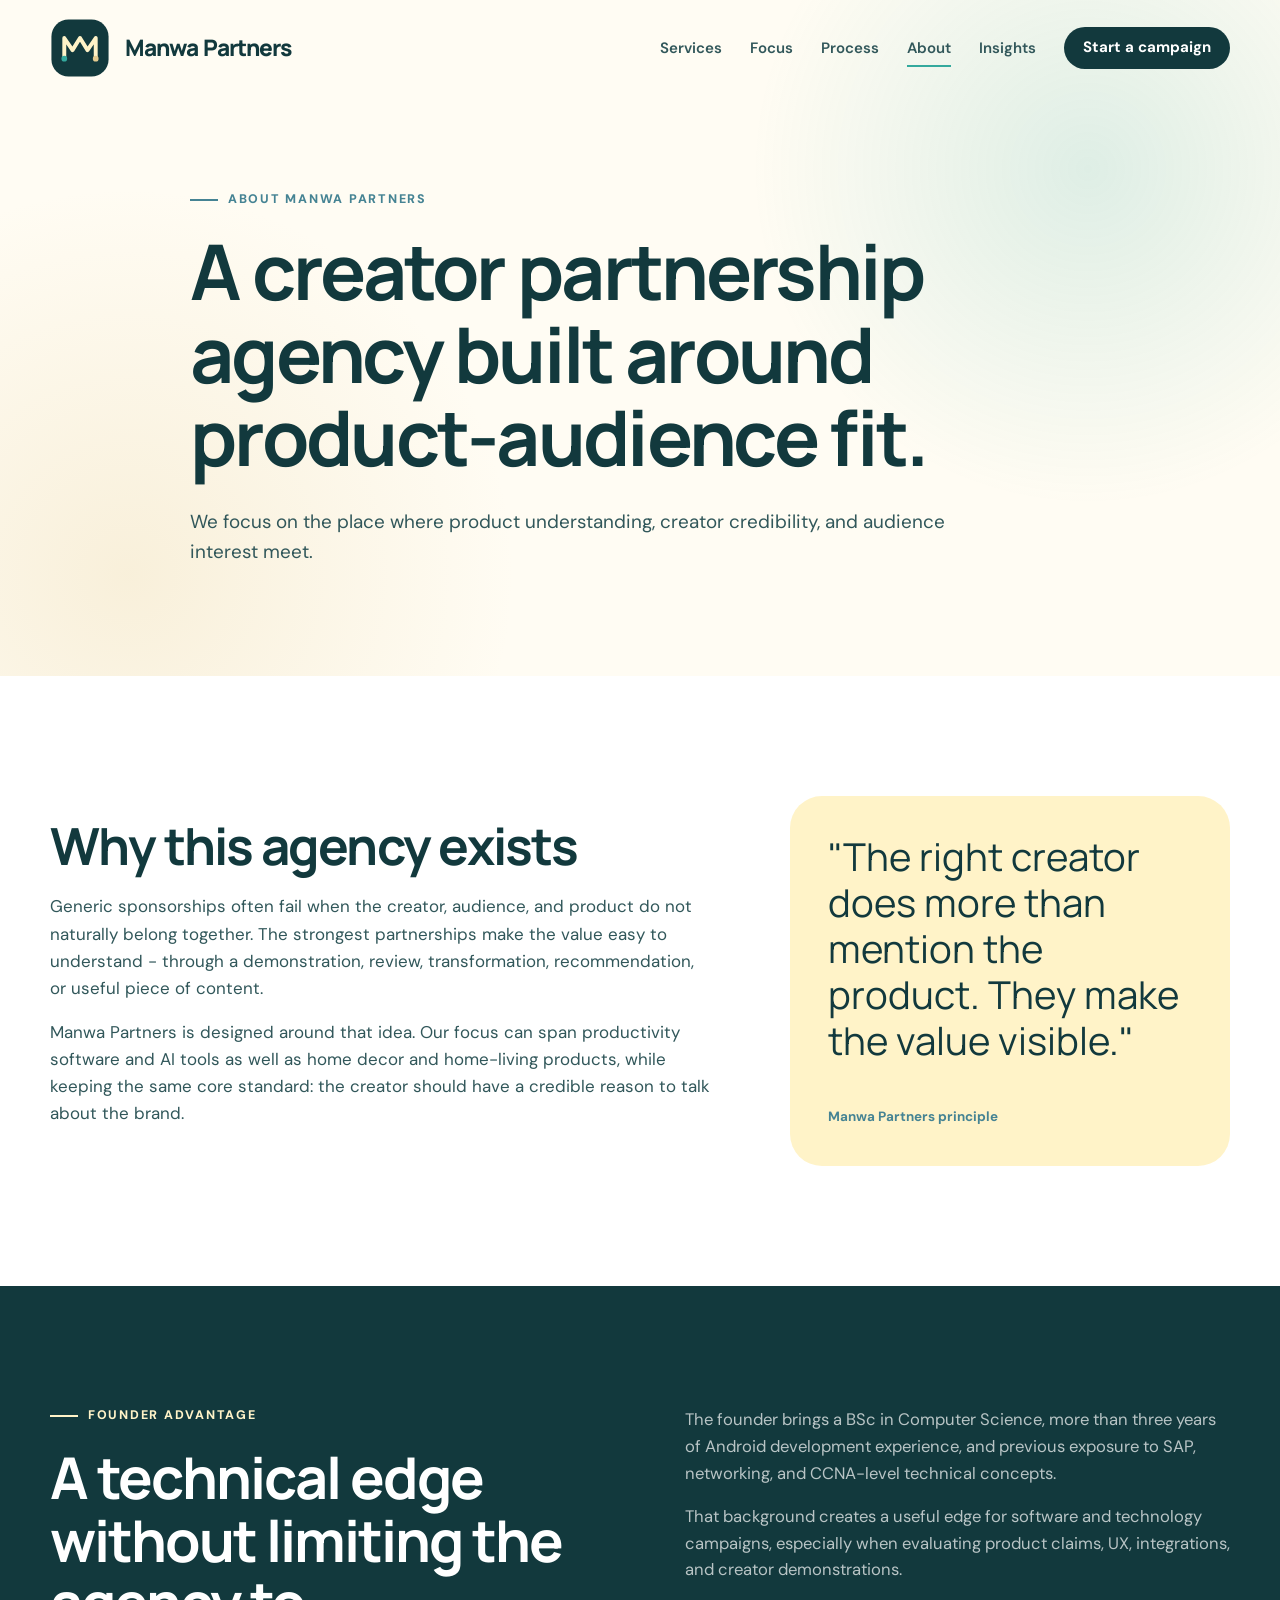
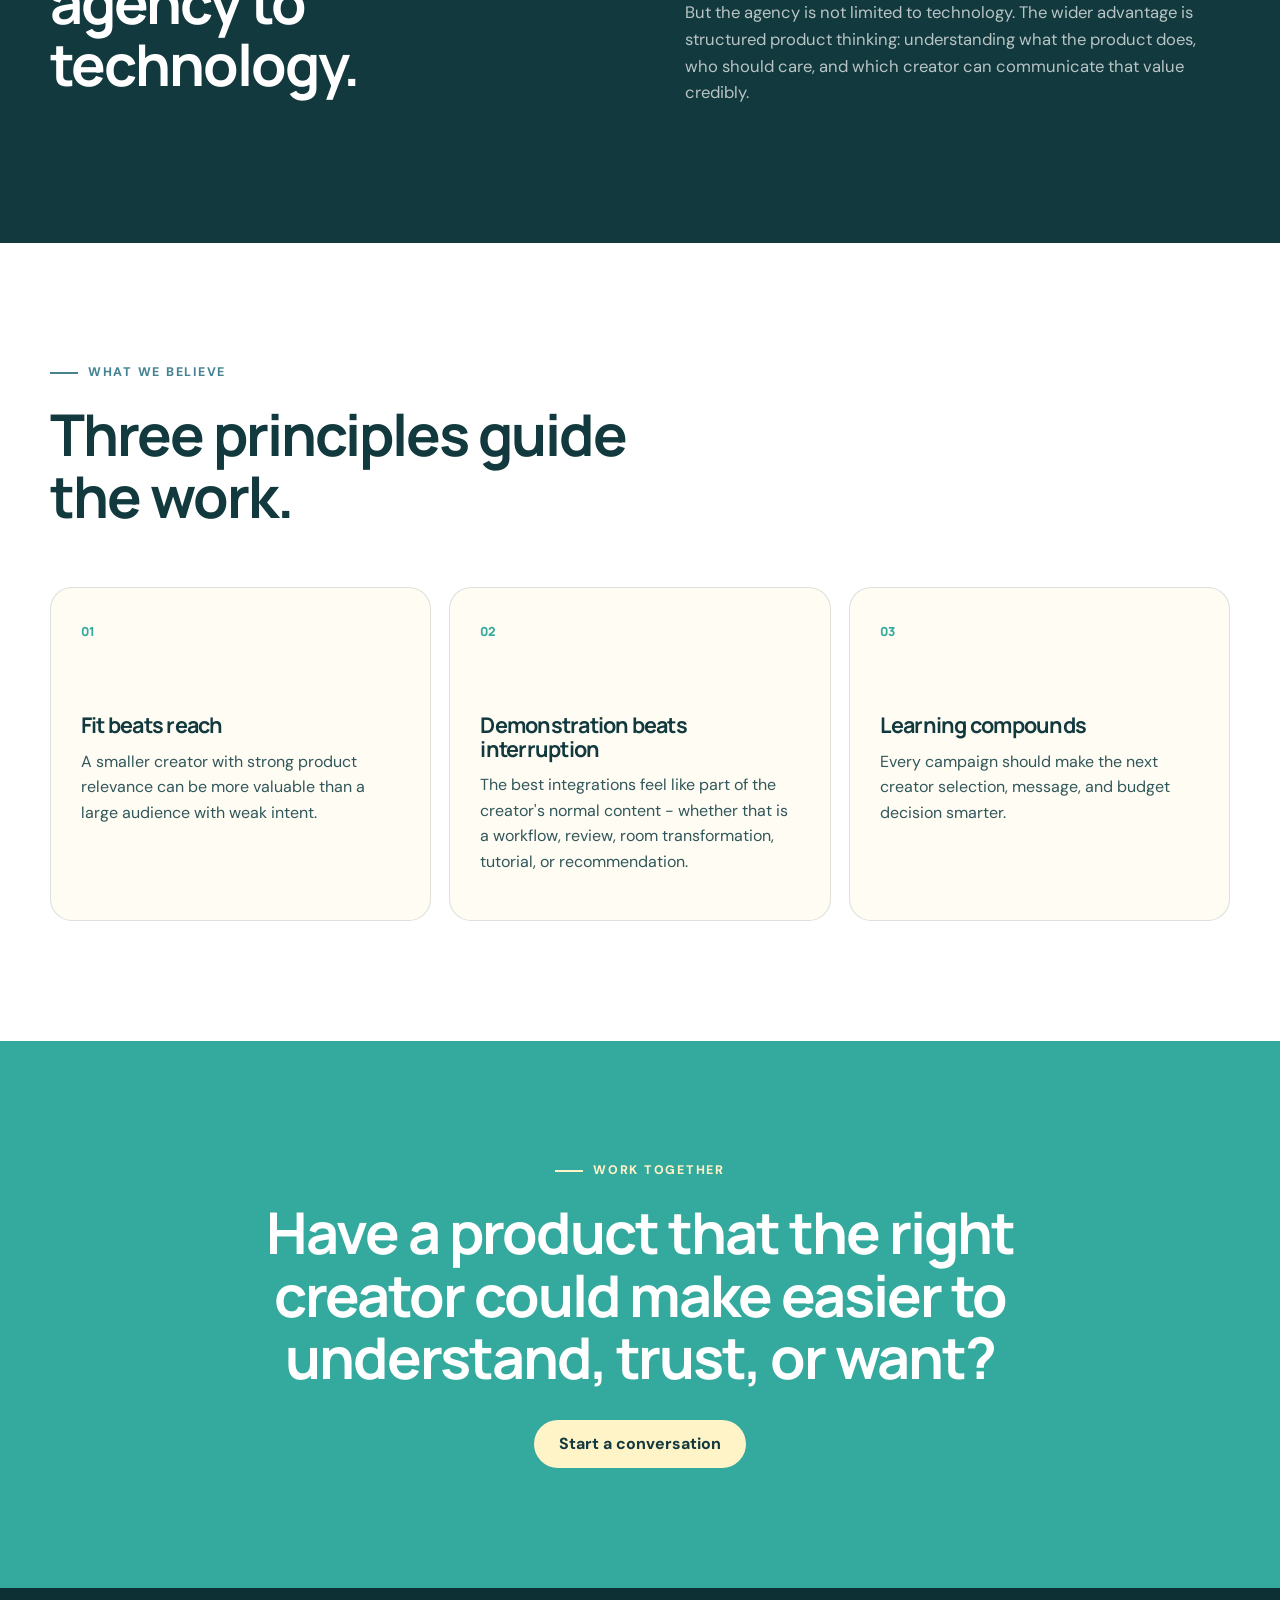
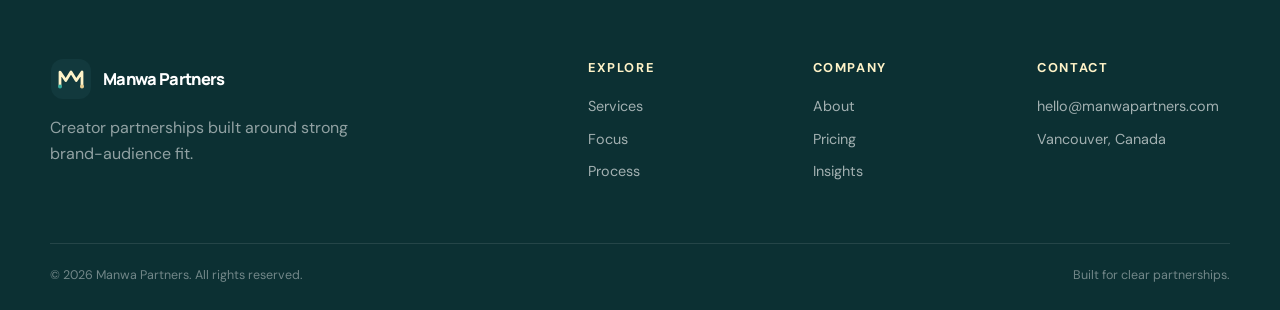
==== about.html @ 05e08f64 "MANWA-1: Add Manwa Partners website" ====
<!doctype html><html lang="en"><head><meta charset="utf-8"><meta name="viewport" content="width=device-width, initial-scale=1"><title>About | Manwa Partners</title><meta name="description" content="Learn how Manwa Partners combines product understanding with thoughtful creator partnership strategy."><meta name="theme-color" content="#34A99D"><link rel="canonical" href="https://manwapartners.com/about.html"><link rel="icon" href="assets/favicon.svg" type="image/svg+xml"><link rel="preconnect" href="https://fonts.googleapis.com"><link rel="preconnect" href="https://fonts.gstatic.com" crossorigin><link href="https://fonts.googleapis.com/css2?family=DM+Sans:wght@400;500;600;700&family=Manrope:wght@500;600;700;800&display=swap" rel="stylesheet"><link rel="stylesheet" href="styles.css"><script src="script.js" defer></script></head><body>
<a class="skip-link" href="#main">Skip to content</a><header class="site-header" data-header><div class="container header-inner"><a class="brand" href="index.html"><img src="assets/logo-mark.svg" alt="" width="42" height="42"><span>Manwa Partners</span></a><button class="menu-button" type="button" aria-expanded="false" aria-controls="site-navigation" data-menu-button><span class="menu-line"></span><span class="menu-line"></span><span class="sr-only">Toggle navigation</span></button><nav class="site-nav" id="site-navigation" data-navigation><a href="index.html#services">Services</a><a href="index.html#focus">Focus</a><a href="index.html#process">Process</a><a class="active" href="about.html">About</a><a href="blog.html">Insights</a><a class="button button-small button-dark" href="index.html#contact">Start a campaign</a></nav></div></header>
<main id="main"><section class="page-hero section"><div class="container narrow reveal"><p class="eyebrow"><span></span>About Manwa Partners</p><h1>A creator partnership agency built around product-audience fit.</h1><p>We focus on the place where product understanding, creator credibility, and audience interest meet.</p></div></section>
<section class="section page-section"><div class="container story-grid"><div class="story-copy reveal"><h2>Why this agency exists</h2><p>Generic sponsorships often fail when the creator, audience, and product do not naturally belong together. The strongest partnerships make the value easy to understand - through a demonstration, review, transformation, recommendation, or useful piece of content.</p><p>Manwa Partners is designed around that idea. Our focus can span productivity software and AI tools as well as home decor and home-living products, while keeping the same core standard: the creator should have a credible reason to talk about the brand.</p></div><aside class="story-quote reveal"><p>"The right creator does more than mention the product. They make the value visible."</p><span>Manwa Partners principle</span></aside></div></section>
<section class="section section-focus"><div class="container about-grid"><div class="reveal"><p class="eyebrow eyebrow-light"><span></span>Founder advantage</p><h2>A technical edge without limiting the agency to technology.</h2></div><div class="about-details reveal"><p>The founder brings a BSc in Computer Science, more than three years of Android development experience, and previous exposure to SAP, networking, and CCNA-level technical concepts.</p><p>That background creates a useful edge for software and technology campaigns, especially when evaluating product claims, UX, integrations, and creator demonstrations.</p><p>But the agency is not limited to technology. The wider advantage is structured product thinking: understanding what the product does, who should care, and which creator can communicate that value credibly.</p></div></div></section>
<section class="section page-section"><div class="container"><div class="section-heading reveal"><div><p class="eyebrow"><span></span>What we believe</p><h2>Three principles guide the work.</h2></div></div><div class="belief-grid"><article class="belief-card reveal"><span>01</span><h3>Fit beats reach</h3><p>A smaller creator with strong product relevance can be more valuable than a large audience with weak intent.</p></article><article class="belief-card reveal"><span>02</span><h3>Demonstration beats interruption</h3><p>The best integrations feel like part of the creator's normal content - whether that is a workflow, review, room transformation, tutorial, or recommendation.</p></article><article class="belief-card reveal"><span>03</span><h3>Learning compounds</h3><p>Every campaign should make the next creator selection, message, and budget decision smarter.</p></article></div></div></section>
<section class="section page-cta"><div class="container page-cta-inner reveal"><p class="eyebrow eyebrow-light"><span></span>Work together</p><h2>Have a product that the right creator could make easier to understand, trust, or want?</h2><a class="button button-cream" href="index.html#contact">Start a conversation</a></div></section></main>
<footer class="site-footer"><div class="container footer-main"><div><a class="brand brand-footer" href="index.html"><img src="assets/logo-mark.svg" alt="" width="42" height="42"><span>Manwa Partners</span></a><p>Creator partnerships built around strong brand-audience fit.</p></div><div class="footer-links"><div><strong>Explore</strong><a href="index.html#services">Services</a><a href="index.html#focus">Focus</a><a href="index.html#process">Process</a></div><div><strong>Company</strong><a href="about.html">About</a><a href="pricing.html">Pricing</a><a href="blog.html">Insights</a></div><div><strong>Contact</strong><a href="mailto:hello@manwapartners.com">hello@manwapartners.com</a><span>Vancouver, Canada</span></div></div></div><div class="container footer-bottom"><span>© <span data-year></span> Manwa Partners. All rights reserved.</span><span>Built for clear partnerships.</span></div></footer></body></html>
---- styles.css ----
:root{--sand:#E5CB90;--cream:#FFF3C8;--teal:#34A99D;--blue:#458393;--ink:#12393D;--ink-soft:#31575A;--paper:#FFFCF3;--white:#FFFFFF;--line:rgba(18,57,61,.14);--shadow:0 24px 80px rgba(22,75,77,.14);--shadow-soft:0 14px 40px rgba(22,75,77,.10);--radius-large:32px;--radius-medium:22px;--container:1180px}
*{box-sizing:border-box}html{scroll-behavior:smooth}body{margin:0;min-width:320px;background:var(--paper);color:var(--ink);font-family:"DM Sans",sans-serif;font-size:16px;line-height:1.6;-webkit-font-smoothing:antialiased}body.menu-open{overflow:hidden}::selection{background:var(--sand);color:var(--ink)}img{max-width:100%;display:block}a{color:inherit;text-decoration:none}button,input,select,textarea{font:inherit}button{cursor:pointer}h1,h2,h3,p{margin-top:0}h1,h2,h3{font-family:"Manrope",sans-serif;letter-spacing:-.035em;line-height:1.08}h1{font-size:clamp(3rem,7vw,6.8rem);margin-bottom:28px}h2{font-size:clamp(2.2rem,4.5vw,4.5rem);margin-bottom:20px}h3{font-size:1.35rem;margin-bottom:12px}p{color:var(--ink-soft)}.container{width:min(calc(100% - 40px),var(--container));margin-inline:auto}.narrow{max-width:900px}.section{position:relative;padding:120px 0}.sr-only{position:absolute;width:1px;height:1px;padding:0;margin:-1px;overflow:hidden;clip:rect(0,0,0,0);white-space:nowrap;border:0}.skip-link{position:fixed;left:20px;top:18px;z-index:999;transform:translateY(-150%);background:var(--ink);color:var(--white);padding:10px 16px;border-radius:10px}.skip-link:focus{transform:translateY(0)}
.site-header{position:fixed;inset:0 0 auto;z-index:100;padding:18px 0;transition:background .25s ease,box-shadow .25s ease,padding .25s ease}.site-header.scrolled{padding:10px 0;background:rgba(255,252,243,.9);backdrop-filter:blur(18px);box-shadow:0 8px 30px rgba(18,57,61,.08)}.header-inner{display:flex;align-items:center;justify-content:space-between;gap:24px}.brand{display:inline-flex;align-items:center;gap:11px;font-family:"Manrope",sans-serif;font-weight:800;letter-spacing:-.04em;font-size:1.03rem}.brand img{flex:0 0 auto}.site-nav{display:flex;align-items:center;gap:28px;font-size:.94rem;font-weight:600}.site-nav>a:not(.button){position:relative;color:var(--ink-soft)}.site-nav>a:not(.button)::after{content:"";position:absolute;height:2px;left:0;right:100%;bottom:-7px;background:var(--teal);transition:right .2s ease}.site-nav>a:not(.button):hover::after,.site-nav>a.active::after{right:0}.menu-button{display:none;border:0;background:transparent;width:44px;height:44px;padding:10px}.menu-line{display:block;width:100%;height:2px;background:var(--ink);margin:6px 0;transition:transform .2s ease}.button{display:inline-flex;align-items:center;justify-content:center;border:1px solid transparent;border-radius:999px;padding:15px 24px;font-weight:700;line-height:1;transition:transform .2s ease,box-shadow .2s ease,background .2s ease,color .2s ease}.button:hover{transform:translateY(-2px)}.button-small{padding:12px 18px}.button-primary{background:var(--teal);color:var(--white);box-shadow:0 12px 28px rgba(52,169,157,.28)}.button-primary:hover{background:#2B978C}.button-dark{background:var(--ink);color:var(--white)}.button-cream{background:var(--cream);color:var(--ink)}.button-outline-dark{border-color:var(--ink);color:var(--ink);background:transparent}.button-outline-dark:hover{background:var(--ink);color:var(--white)}.button-full{width:100%}.text-link{display:inline-flex;align-items:center;gap:8px;font-weight:700}.text-link span{transition:transform .2s ease}.text-link:hover span{transform:translateX(4px)}.eyebrow{display:flex;align-items:center;gap:10px;margin-bottom:20px;color:var(--blue);font-size:.78rem;font-weight:800;text-transform:uppercase;letter-spacing:.14em}.eyebrow span{width:28px;height:2px;background:currentColor}.eyebrow-light{color:var(--cream)}
.hero{min-height:100vh;padding-top:180px;padding-bottom:70px;overflow:hidden}.hero-grid{display:grid;grid-template-columns:minmax(0,1.08fr) minmax(380px,.92fr);gap:80px;align-items:center}.hero-copy{position:relative;z-index:2}.hero h1{max-width:850px}.hero h1 em{color:var(--teal);font-style:normal}.hero-description{max-width:700px;font-size:1.22rem;margin-bottom:34px}.hero-actions{display:flex;align-items:center;gap:24px;flex-wrap:wrap}.hero-proof{display:flex;gap:12px;flex-wrap:wrap;margin-top:42px}.hero-proof span{padding:8px 12px;border:1px solid var(--line);border-radius:999px;font-size:.8rem;font-weight:700;color:var(--ink-soft);background:rgba(255,255,255,.45)}.hero-orb{position:absolute;border-radius:50%;opacity:.7;pointer-events:none}.hero-orb-one{width:420px;height:420px;right:-120px;top:90px;background:radial-gradient(circle at 35% 35%,var(--cream),var(--sand))}.hero-orb-two{width:220px;height:220px;left:-70px;bottom:90px;background:rgba(52,169,157,.16)}
.signal-card{position:relative;background:var(--ink);color:var(--white);padding:28px;border-radius:var(--radius-large);box-shadow:var(--shadow);transform:rotate(1.5deg)}.signal-card::before{content:"";position:absolute;inset:-16px 22px 16px -18px;z-index:-1;border-radius:var(--radius-large);background:var(--sand);transform:rotate(-4deg)}.signal-header{display:flex;align-items:flex-start;justify-content:space-between;gap:20px;margin-bottom:30px}.signal-header strong{display:block;font-family:"Manrope",sans-serif;font-size:1.2rem;margin-top:3px}.signal-label{color:rgba(255,255,255,.58);font-size:.72rem;text-transform:uppercase;letter-spacing:.12em}.status-pill{display:inline-flex;align-items:center;gap:7px;padding:7px 10px;border-radius:999px;background:rgba(52,169,157,.14);color:#8DE4D9;font-size:.72rem;font-weight:700;white-space:nowrap}.status-pill i{width:7px;height:7px;border-radius:50%;background:#8DE4D9;box-shadow:0 0 0 5px rgba(141,228,217,.12)}.match-stack{display:grid;gap:12px}.match-card{display:flex;gap:15px;align-items:flex-start;padding:18px;border-radius:18px;background:rgba(255,255,255,.075);border:1px solid rgba(255,255,255,.08)}.match-card.shift{transform:translateX(18px)}.match-number{display:grid;place-items:center;width:34px;height:34px;flex:0 0 auto;border-radius:10px;background:var(--cream);color:var(--ink);font-size:.75rem;font-weight:800}.match-card small{display:block;margin-bottom:3px;color:rgba(255,255,255,.5)}.match-card strong{font-family:"Manrope",sans-serif;font-size:.95rem;line-height:1.35}.signal-footer{display:flex;align-items:center;justify-content:center;gap:10px;margin-top:28px;font-size:.72rem;color:rgba(255,255,255,.65);text-transform:uppercase;letter-spacing:.1em}.signal-footer b{width:48px;height:1px;background:linear-gradient(90deg,var(--teal),rgba(255,255,255,.12))}.focus-strip{margin-top:100px;display:grid;grid-template-columns:repeat(5,1fr);border:1px solid var(--line);border-radius:18px;overflow:hidden;background:rgba(255,255,255,.54);backdrop-filter:blur(10px)}.focus-strip span{padding:17px 14px;text-align:center;font-size:.82rem;font-weight:700;color:var(--ink-soft);border-right:1px solid var(--line)}.focus-strip span:last-child{border-right:0}
.section-services{background:var(--white)}.section-heading{display:grid;grid-template-columns:1.1fr .7fr;gap:80px;align-items:end;margin-bottom:60px}.section-heading h2{margin-bottom:0;max-width:760px}.section-heading>p{margin:0;font-size:1.05rem}.services-grid{display:grid;grid-template-columns:repeat(2,1fr);gap:18px}.service-card{position:relative;min-height:260px;padding:32px;border:1px solid var(--line);border-radius:var(--radius-medium);background:var(--paper);overflow:hidden;transition:transform .25s ease,box-shadow .25s ease,border-color .25s ease}.service-card:hover{transform:translateY(-5px);box-shadow:var(--shadow-soft);border-color:rgba(52,169,157,.4)}.service-card>span{position:absolute;top:28px;right:30px;color:var(--blue);font-family:"Manrope",sans-serif;font-weight:800;font-size:.86rem}.service-card h3{max-width:340px;margin-top:64px;font-size:1.6rem}.service-card p{max-width:520px;margin-bottom:0}.service-wide{grid-column:1/-1;min-height:220px;display:grid;grid-template-columns:1fr 280px;align-items:end;gap:40px;background:var(--cream)}.service-wide h3{margin-top:38px}.mini-chart{height:120px;display:flex;align-items:flex-end;justify-content:flex-end;gap:10px;padding-right:30px}.mini-chart i{width:28px;border-radius:8px 8px 3px 3px;background:var(--teal)}.mini-chart i:nth-child(1){height:35%}.mini-chart i:nth-child(2){height:55%}.mini-chart i:nth-child(3){height:48%}.mini-chart i:nth-child(4){height:78%}.mini-chart i:nth-child(5){height:92%}
.section-focus{background:var(--ink);color:var(--white);overflow:hidden}.focus-layout{display:grid;grid-template-columns:.82fr 1.18fr;gap:100px;align-items:start}.focus-intro{position:sticky;top:140px}.focus-intro h2{color:var(--white)}.focus-intro p{color:rgba(255,255,255,.68);font-size:1.08rem;margin-bottom:30px}.focus-cards{display:grid;grid-template-columns:repeat(2,1fr);gap:16px}.focus-card{min-height:260px;padding:28px;border:1px solid rgba(255,255,255,.1);border-radius:var(--radius-medium);background:rgba(255,255,255,.055)}.focus-card h3{color:var(--white);margin-top:34px}.focus-card p{color:rgba(255,255,255,.6);margin-bottom:0}.focus-icon{display:grid;place-items:center;width:48px;height:48px;border-radius:15px;background:var(--teal);color:var(--white);font-family:"Manrope",sans-serif;font-size:.78rem;font-weight:800}.focus-card:nth-child(2) .focus-icon{background:var(--blue)}.focus-card:nth-child(3) .focus-icon{background:var(--sand);color:var(--ink)}.focus-secondary{background:var(--cream);color:var(--ink)}.focus-secondary h3{color:var(--ink);margin-top:44px}.focus-secondary p{color:var(--ink-soft)}.focus-kicker{font-size:.72rem;font-weight:800;text-transform:uppercase;letter-spacing:.12em;color:var(--blue)}
.section-advantage{background:linear-gradient(180deg,var(--paper),#F8F1DE)}.advantage-grid{display:grid;grid-template-columns:.9fr 1.1fr;gap:90px;align-items:start}.advantage-card{padding:40px;border-radius:var(--radius-large);background:var(--sand)}.advantage-card h2{font-size:clamp(2.4rem,4.2vw,4.3rem)}.advantage-card p{margin-bottom:0;font-size:1.06rem}.advantage-points{display:grid;gap:16px}.advantage-point{display:grid;grid-template-columns:70px 1fr;gap:20px;padding:24px 0;border-bottom:1px solid var(--line)}.advantage-point:first-child{padding-top:0}.advantage-point>strong{display:grid;place-items:center;width:58px;height:58px;border-radius:16px;background:var(--teal);color:var(--white);font-family:"Manrope",sans-serif;font-size:.9rem}.advantage-point:nth-child(2)>strong{background:var(--blue)}.advantage-point:nth-child(3)>strong{background:var(--ink)}.advantage-point p{margin-bottom:0}
.process-grid{list-style:none;margin:0;padding:0;display:grid;grid-template-columns:repeat(5,1fr);gap:0;border:1px solid var(--line);border-radius:var(--radius-large);overflow:hidden}.process-step{min-height:300px;padding:28px 24px;border-right:1px solid var(--line);background:var(--white);transition:background .25s ease}.process-step:last-child{border-right:0}.process-step:hover{background:var(--cream)}.process-step>span{display:block;color:var(--teal);font-family:"Manrope",sans-serif;font-size:.78rem;font-weight:800;margin-bottom:90px}.process-step h3{font-size:1.45rem}.process-step p{margin-bottom:0;font-size:.92rem}.section-pathways{padding-top:40px}.pathway-grid{display:grid;grid-template-columns:repeat(2,1fr);gap:18px}.pathway-card{min-height:430px;display:flex;flex-direction:column;align-items:flex-start;justify-content:flex-end;padding:42px;border-radius:var(--radius-large)}.pathway-card h2{font-size:clamp(2rem,3.6vw,3.6rem);max-width:600px}.pathway-card p{max-width:560px}.pathway-brand{background:var(--teal);color:var(--white)}.pathway-brand p{color:rgba(255,255,255,.76)}.pathway-creator{background:var(--sand)}.pathway-label{margin-bottom:auto;font-size:.75rem;font-weight:800;text-transform:uppercase;letter-spacing:.14em}
.section-contact{background:var(--blue);color:var(--white)}.contact-grid{display:grid;grid-template-columns:.8fr 1.2fr;gap:80px;align-items:start}.contact-copy{position:sticky;top:140px}.contact-copy h2{color:var(--white)}.contact-copy>p{color:rgba(255,255,255,.72)}.contact-note{margin-top:34px;padding-top:24px;border-top:1px solid rgba(255,255,255,.15)}.contact-note span{display:block;font-size:.78rem;color:rgba(255,255,255,.55);margin-bottom:4px}.contact-note a{font-weight:700}.contact-form{padding:34px;border-radius:var(--radius-large);background:var(--paper);color:var(--ink);box-shadow:var(--shadow)}.form-row{display:grid;grid-template-columns:repeat(2,1fr);gap:16px}.contact-form label{display:block;margin-bottom:18px;font-size:.82rem;font-weight:700;color:var(--ink)}.contact-form input,.contact-form select,.contact-form textarea{width:100%;margin-top:8px;border:1px solid var(--line);border-radius:12px;background:var(--white);color:var(--ink);padding:13px 14px;outline:none}.contact-form input:focus,.contact-form select:focus,.contact-form textarea:focus{border-color:var(--teal);box-shadow:0 0 0 4px rgba(52,169,157,.13)}.form-help{margin:12px 0 0;font-size:.78rem;text-align:center}
.site-footer{padding:70px 0 24px;background:#0C3033;color:var(--white)}.footer-main{display:grid;grid-template-columns:1fr 1.4fr;gap:80px;padding-bottom:60px}.brand-footer{color:var(--white);margin-bottom:15px}.footer-main>div:first-child p{max-width:330px;color:rgba(255,255,255,.55)}.footer-links{display:grid;grid-template-columns:repeat(3,1fr);gap:32px}.footer-links>div{display:flex;flex-direction:column;gap:9px}.footer-links strong{margin-bottom:8px;font-size:.8rem;color:var(--cream);text-transform:uppercase;letter-spacing:.12em}.footer-links a,.footer-links span{color:rgba(255,255,255,.62);font-size:.9rem}.footer-links a:hover{color:var(--white)}.footer-bottom{display:flex;justify-content:space-between;gap:20px;padding-top:22px;border-top:1px solid rgba(255,255,255,.1);color:rgba(255,255,255,.42);font-size:.78rem}
.page-hero{padding-top:190px;padding-bottom:90px;background:radial-gradient(circle at 85% 25%,rgba(52,169,157,.16),transparent 28%),radial-gradient(circle at 10% 85%,rgba(229,203,144,.25),transparent 30%)}.page-hero h1{font-size:clamp(3rem,6vw,6rem)}.page-hero p:last-child{max-width:800px;font-size:1.18rem}.page-section{background:var(--white)}.story-grid{display:grid;grid-template-columns:1.2fr .8fr;gap:80px;align-items:center}.story-copy h2{font-size:clamp(2.4rem,4vw,4rem)}.story-copy p{font-size:1.06rem}.story-quote{padding:38px;border-radius:var(--radius-large);background:var(--cream)}.story-quote p{font-family:"Manrope",sans-serif;font-size:clamp(1.7rem,3vw,2.7rem);line-height:1.2;color:var(--ink)}.story-quote span{color:var(--blue);font-weight:700;font-size:.84rem}.about-grid{display:grid;grid-template-columns:1fr 1fr;gap:90px}.about-grid h2{color:var(--white)}.about-details p{color:rgba(255,255,255,.7);font-size:1.04rem}.belief-grid{display:grid;grid-template-columns:repeat(3,1fr);gap:18px}.belief-card{min-height:260px;padding:30px;border-radius:var(--radius-medium);border:1px solid var(--line);background:var(--paper)}.belief-card>span{color:var(--teal);font-family:"Manrope",sans-serif;font-weight:800;font-size:.78rem}.belief-card h3{margin-top:70px}.page-cta{background:var(--teal);color:var(--white);text-align:center}.page-cta-inner{max-width:900px}.page-cta .eyebrow{justify-content:center}.page-cta h2{color:var(--white);margin-bottom:32px}
.pricing-section{background:var(--paper)}.pricing-grid{display:grid;grid-template-columns:repeat(3,1fr);gap:18px}.pricing-card{min-height:540px;padding:34px;border-radius:var(--radius-large);border:1px solid var(--line);background:var(--white);display:flex;flex-direction:column;align-items:flex-start}.pricing-card-featured{background:var(--cream);transform:translateY(-18px);box-shadow:var(--shadow-soft)}.pricing-kicker{font-size:.76rem;text-transform:uppercase;letter-spacing:.13em;font-weight:800;color:var(--blue)}.pricing-card h2{font-size:2rem;margin-top:48px}.pricing-card p{min-height:78px}.pricing-card ul{width:100%;list-style:none;padding:24px 0;margin:14px 0 30px;border-top:1px solid var(--line)}.pricing-card li{padding:8px 0 8px 24px;position:relative;color:var(--ink-soft)}.pricing-card li::before{content:"";position:absolute;left:0;top:17px;width:8px;height:8px;border-radius:50%;background:var(--teal)}.pricing-card>a{margin-top:auto}.pricing-note{margin-top:34px;padding:28px 32px;border-radius:var(--radius-medium);background:var(--ink);color:var(--white)}.pricing-note strong{display:block;margin-bottom:7px;font-family:"Manrope",sans-serif}.pricing-note p{color:rgba(255,255,255,.65);margin:0}
.blog-section{background:var(--paper)}.featured-post{display:grid;grid-template-columns:.9fr 1.1fr;gap:60px;align-items:center;padding:26px;border:1px solid var(--line);border-radius:var(--radius-large);background:var(--white)}.featured-post-art{min-height:380px;border-radius:24px;background:var(--teal);padding:34px;display:flex;flex-direction:column;justify-content:space-between;color:var(--white)}.featured-post-art>span{font-family:"Manrope",sans-serif;font-size:5rem;font-weight:800;opacity:.2}.featured-lines{display:grid;gap:13px}.featured-lines i{display:block;height:14px;border-radius:999px;background:var(--cream)}.featured-lines i:nth-child(2){width:72%}.featured-lines i:nth-child(3){width:48%}.post-meta,.coming-soon{display:inline-block;font-size:.73rem;font-weight:800;text-transform:uppercase;letter-spacing:.12em;color:var(--blue)}.featured-post h2{font-size:clamp(2rem,3.4vw,3.4rem);margin-top:16px}.coming-soon{margin-top:14px;padding:7px 10px;border-radius:999px;background:var(--cream);color:var(--ink)}.post-grid{display:grid;grid-template-columns:repeat(3,1fr);gap:18px;margin-top:18px}.post-card{min-height:320px;padding:30px;border-radius:var(--radius-medium);border:1px solid var(--line);background:var(--white);display:flex;flex-direction:column;align-items:flex-start}.post-card h3{font-size:1.55rem;margin-top:46px}.post-card .coming-soon,.post-card .text-link{margin-top:auto}.post-card-accent{background:var(--sand)}
.not-found{min-height:100vh;display:grid;place-items:center;padding:30px;background:radial-gradient(circle at 20% 20%,rgba(52,169,157,.18),transparent 30%),radial-gradient(circle at 80% 80%,rgba(229,203,144,.35),transparent 34%),var(--paper)}.not-found-card{max-width:680px;padding:54px;border:1px solid var(--line);border-radius:var(--radius-large);background:rgba(255,255,255,.84);box-shadow:var(--shadow);text-align:center}.not-found-card img{margin:0 auto 30px}.not-found-card .eyebrow{justify-content:center}.not-found-card h1{font-size:clamp(3rem,6vw,5.5rem)}.reveal{opacity:0;transform:translateY(22px);transition:opacity .65s ease,transform .65s ease}.reveal.in-view{opacity:1;transform:translateY(0)}.reveal-delay{transition-delay:.12s}
@media(max-width:1000px){.site-nav{position:fixed;inset:74px 20px auto;padding:24px;display:flex;flex-direction:column;align-items:stretch;gap:18px;border:1px solid var(--line);border-radius:22px;background:var(--paper);box-shadow:var(--shadow);opacity:0;visibility:hidden;transform:translateY(-10px);transition:.2s}.site-nav.open{opacity:1;visibility:visible;transform:translateY(0)}.menu-button{display:block}.menu-button[aria-expanded="true"] .menu-line:first-child{transform:translateY(4px) rotate(45deg)}.menu-button[aria-expanded="true"] .menu-line:nth-child(2){transform:translateY(-4px) rotate(-45deg)}.hero-grid,.focus-layout,.advantage-grid,.contact-grid,.story-grid,.about-grid{grid-template-columns:1fr}.hero-grid{gap:80px}.hero-visual{max-width:650px;margin-inline:auto}.focus-intro,.contact-copy{position:static}.focus-layout,.advantage-grid,.contact-grid{gap:60px}.process-grid{grid-template-columns:repeat(2,1fr)}.process-step{border-bottom:1px solid var(--line)}.process-step:nth-child(2n){border-right:0}.process-step:last-child{grid-column:1/-1}.pricing-grid{grid-template-columns:1fr}.pricing-card{min-height:auto}.pricing-card-featured{transform:none}.featured-post{grid-template-columns:1fr}.post-grid{grid-template-columns:1fr}}
@media(max-width:760px){.section{padding:82px 0}.hero{padding-top:145px;padding-bottom:50px}.container{width:min(calc(100% - 28px),var(--container))}h1{font-size:clamp(2.8rem,14vw,4.5rem)}.hero-description{font-size:1.05rem}.focus-strip{grid-template-columns:1fr 1fr;margin-top:70px}.focus-strip span{border-right:1px solid var(--line);border-bottom:1px solid var(--line)}.focus-strip span:last-child{grid-column:1/-1;border-bottom:0}.section-heading{grid-template-columns:1fr;gap:20px;margin-bottom:40px}.services-grid,.focus-cards,.pathway-grid,.belief-grid{grid-template-columns:1fr}.service-wide{grid-column:auto;grid-template-columns:1fr}.mini-chart{justify-content:flex-start;padding-right:0}.process-grid{grid-template-columns:1fr}.process-step,.process-step:nth-child(2n){border-right:0;border-bottom:1px solid var(--line)}.process-step:last-child{grid-column:auto;border-bottom:0}.process-step>span{margin-bottom:50px}.pathway-card{min-height:390px;padding:30px}.form-row{grid-template-columns:1fr;gap:0}.contact-form{padding:24px}.footer-main{grid-template-columns:1fr;gap:44px}.footer-links{grid-template-columns:1fr 1fr}.footer-links>div:last-child{grid-column:1/-1}.footer-bottom{flex-direction:column}.page-hero{padding-top:150px}.featured-post{padding:18px}.featured-post-art{min-height:280px}.signal-card{padding:22px}.signal-header{flex-direction:column}.match-card.shift{transform:none}}
@media(prefers-reduced-motion:reduce){*,*::before,*::after{scroll-behavior:auto!important;animation-duration:.01ms!important;animation-iteration-count:1!important;transition-duration:.01ms!important}.reveal{opacity:1;transform:none}}

/* V2 brand prominence */
.site-header .brand{gap:15px;font-size:1.42rem}
.site-header .brand img{width:60px;height:60px}
.site-header.scrolled .brand{font-size:1.28rem}
.site-header.scrolled .brand img{width:52px;height:52px}
@media(max-width:1000px){.site-nav{inset:92px 20px auto}.site-header .brand{font-size:1.22rem}.site-header .brand img,.site-header.scrolled .brand img{width:50px;height:50px}}
@media(max-width:520px){.site-header .brand{font-size:1.08rem;gap:10px}.site-header .brand img,.site-header.scrolled .brand img{width:46px;height:46px}}
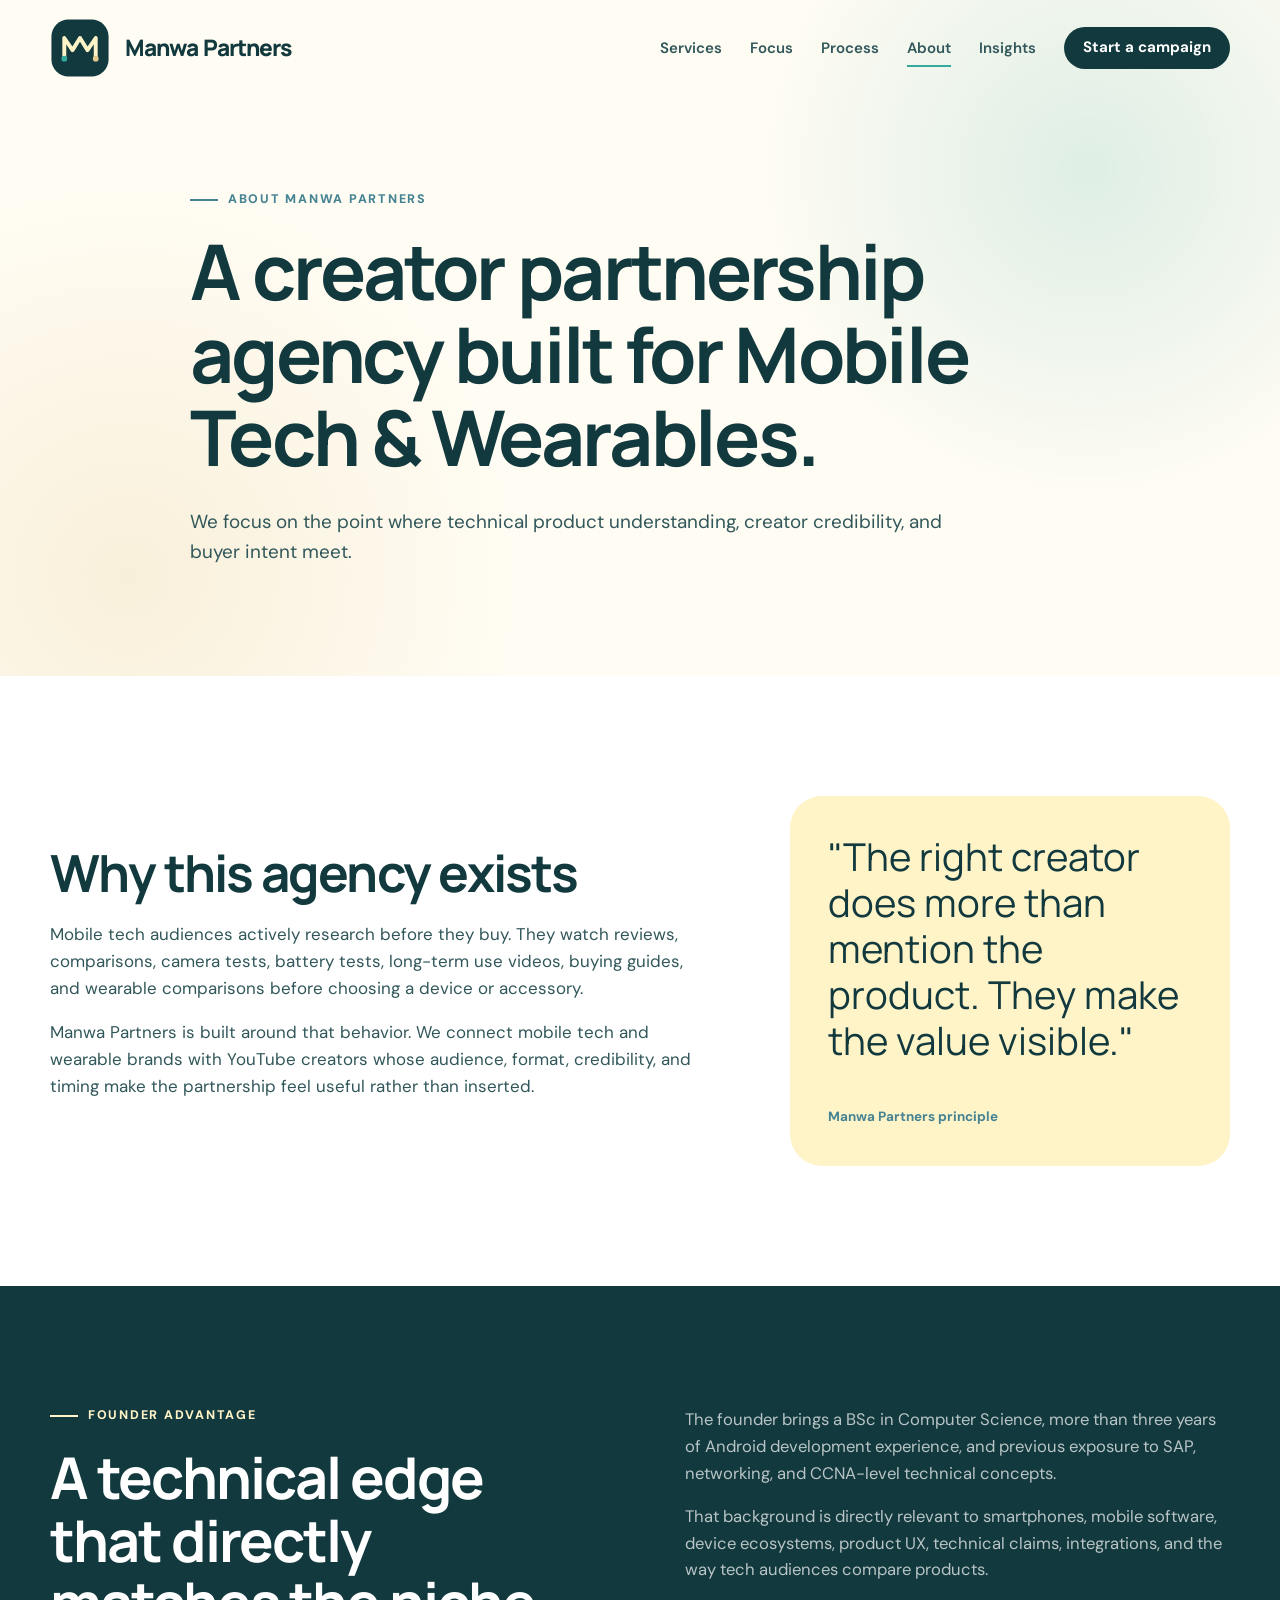
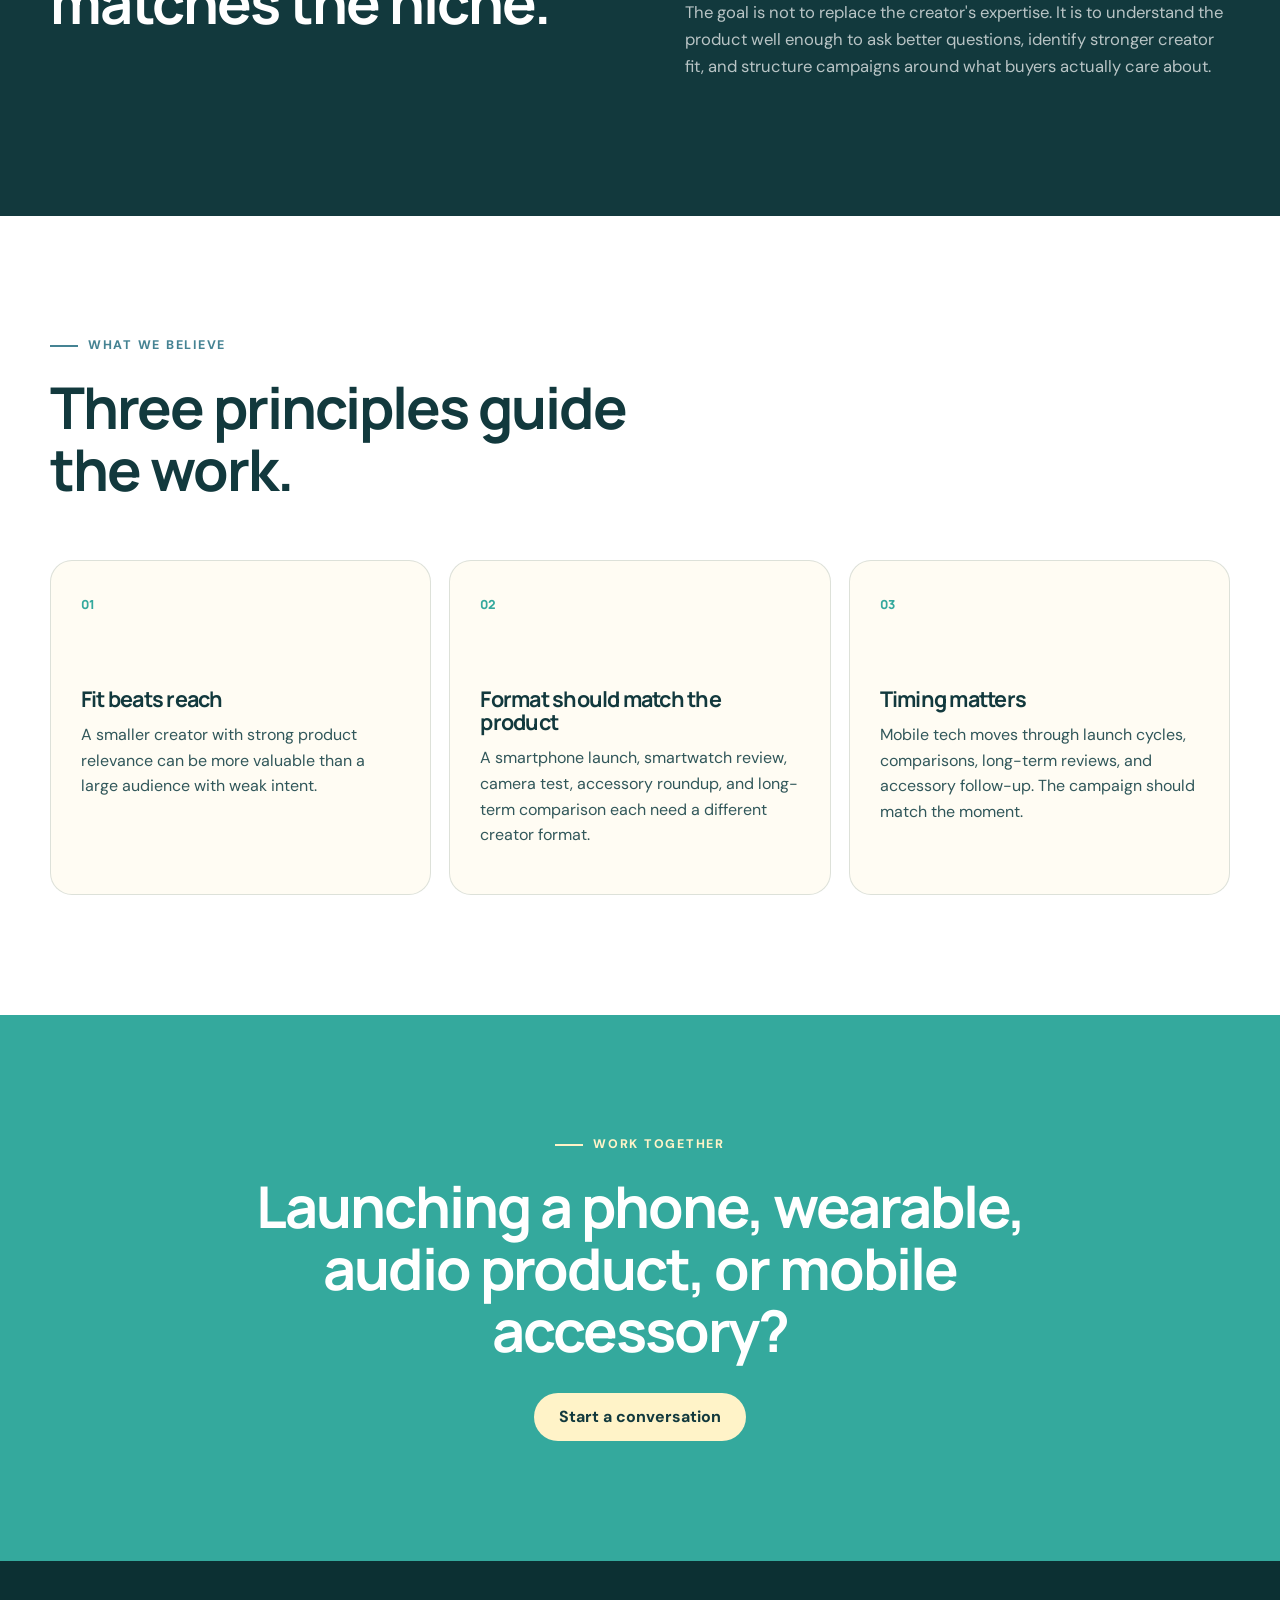
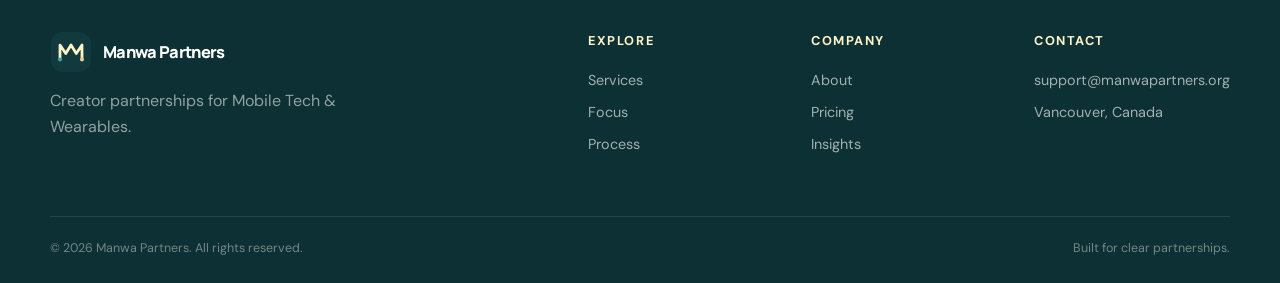
==== commit 38425d48: "Update site for Mobile Tech and Wearables niche" ====
--- a/about.html
+++ b/about.html
@@ -1,8 +1,8 @@
-<!doctype html><html lang="en"><head><meta charset="utf-8"><meta name="viewport" content="width=device-width, initial-scale=1"><title>About | Manwa Partners</title><meta name="description" content="Learn how Manwa Partners combines product understanding with thoughtful creator partnership strategy."><meta name="theme-color" content="#34A99D"><link rel="canonical" href="https://manwapartners.com/about.html"><link rel="icon" href="assets/favicon.svg" type="image/svg+xml"><link rel="preconnect" href="https://fonts.googleapis.com"><link rel="preconnect" href="https://fonts.gstatic.com" crossorigin><link href="https://fonts.googleapis.com/css2?family=DM+Sans:wght@400;500;600;700&family=Manrope:wght@500;600;700;800&display=swap" rel="stylesheet"><link rel="stylesheet" href="styles.css"><script src="script.js" defer></script></head><body>
+<!doctype html><html lang="en"><head><meta charset="utf-8"><meta name="viewport" content="width=device-width, initial-scale=1"><title>About | Manwa Partners</title><meta name="description" content="Learn how Manwa Partners combines mobile technology understanding with creator partnership strategy for smartphone, wearable, audio, and accessory brands."><meta name="theme-color" content="#34A99D"><link rel="canonical" href="https://manwapartners.com/about.html"><link rel="icon" href="assets/favicon.svg" type="image/svg+xml"><link rel="preconnect" href="https://fonts.googleapis.com"><link rel="preconnect" href="https://fonts.gstatic.com" crossorigin><link href="https://fonts.googleapis.com/css2?family=DM+Sans:wght@400;500;600;700&family=Manrope:wght@500;600;700;800&display=swap" rel="stylesheet"><link rel="stylesheet" href="styles.css"><script src="script.js" defer></script></head><body>
 <a class="skip-link" href="#main">Skip to content</a><header class="site-header" data-header><div class="container header-inner"><a class="brand" href="index.html"><img src="assets/logo-mark.svg" alt="" width="42" height="42"><span>Manwa Partners</span></a><button class="menu-button" type="button" aria-expanded="false" aria-controls="site-navigation" data-menu-button><span class="menu-line"></span><span class="menu-line"></span><span class="sr-only">Toggle navigation</span></button><nav class="site-nav" id="site-navigation" data-navigation><a href="index.html#services">Services</a><a href="index.html#focus">Focus</a><a href="index.html#process">Process</a><a class="active" href="about.html">About</a><a href="blog.html">Insights</a><a class="button button-small button-dark" href="index.html#contact">Start a campaign</a></nav></div></header>
-<main id="main"><section class="page-hero section"><div class="container narrow reveal"><p class="eyebrow"><span></span>About Manwa Partners</p><h1>A creator partnership agency built around product-audience fit.</h1><p>We focus on the place where product understanding, creator credibility, and audience interest meet.</p></div></section>
-<section class="section page-section"><div class="container story-grid"><div class="story-copy reveal"><h2>Why this agency exists</h2><p>Generic sponsorships often fail when the creator, audience, and product do not naturally belong together. The strongest partnerships make the value easy to understand - through a demonstration, review, transformation, recommendation, or useful piece of content.</p><p>Manwa Partners is designed around that idea. Our focus can span productivity software and AI tools as well as home decor and home-living products, while keeping the same core standard: the creator should have a credible reason to talk about the brand.</p></div><aside class="story-quote reveal"><p>"The right creator does more than mention the product. They make the value visible."</p><span>Manwa Partners principle</span></aside></div></section>
-<section class="section section-focus"><div class="container about-grid"><div class="reveal"><p class="eyebrow eyebrow-light"><span></span>Founder advantage</p><h2>A technical edge without limiting the agency to technology.</h2></div><div class="about-details reveal"><p>The founder brings a BSc in Computer Science, more than three years of Android development experience, and previous exposure to SAP, networking, and CCNA-level technical concepts.</p><p>That background creates a useful edge for software and technology campaigns, especially when evaluating product claims, UX, integrations, and creator demonstrations.</p><p>But the agency is not limited to technology. The wider advantage is structured product thinking: understanding what the product does, who should care, and which creator can communicate that value credibly.</p></div></div></section>
-<section class="section page-section"><div class="container"><div class="section-heading reveal"><div><p class="eyebrow"><span></span>What we believe</p><h2>Three principles guide the work.</h2></div></div><div class="belief-grid"><article class="belief-card reveal"><span>01</span><h3>Fit beats reach</h3><p>A smaller creator with strong product relevance can be more valuable than a large audience with weak intent.</p></article><article class="belief-card reveal"><span>02</span><h3>Demonstration beats interruption</h3><p>The best integrations feel like part of the creator's normal content - whether that is a workflow, review, room transformation, tutorial, or recommendation.</p></article><article class="belief-card reveal"><span>03</span><h3>Learning compounds</h3><p>Every campaign should make the next creator selection, message, and budget decision smarter.</p></article></div></div></section>
-<section class="section page-cta"><div class="container page-cta-inner reveal"><p class="eyebrow eyebrow-light"><span></span>Work together</p><h2>Have a product that the right creator could make easier to understand, trust, or want?</h2><a class="button button-cream" href="index.html#contact">Start a conversation</a></div></section></main>
-<footer class="site-footer"><div class="container footer-main"><div><a class="brand brand-footer" href="index.html"><img src="assets/logo-mark.svg" alt="" width="42" height="42"><span>Manwa Partners</span></a><p>Creator partnerships built around strong brand-audience fit.</p></div><div class="footer-links"><div><strong>Explore</strong><a href="index.html#services">Services</a><a href="index.html#focus">Focus</a><a href="index.html#process">Process</a></div><div><strong>Company</strong><a href="about.html">About</a><a href="pricing.html">Pricing</a><a href="blog.html">Insights</a></div><div><strong>Contact</strong><a href="mailto:hello@manwapartners.com">hello@manwapartners.com</a><span>Vancouver, Canada</span></div></div></div><div class="container footer-bottom"><span>© <span data-year></span> Manwa Partners. All rights reserved.</span><span>Built for clear partnerships.</span></div></footer></body></html>
+<main id="main"><section class="page-hero section"><div class="container narrow reveal"><p class="eyebrow"><span></span>About Manwa Partners</p><h1>A creator partnership agency built for Mobile Tech & Wearables.</h1><p>We focus on the point where technical product understanding, creator credibility, and buyer intent meet.</p></div></section>
+<section class="section page-section"><div class="container story-grid"><div class="story-copy reveal"><h2>Why this agency exists</h2><p>Mobile tech audiences actively research before they buy. They watch reviews, comparisons, camera tests, battery tests, long-term use videos, buying guides, and wearable comparisons before choosing a device or accessory.</p><p>Manwa Partners is built around that behavior. We connect mobile tech and wearable brands with YouTube creators whose audience, format, credibility, and timing make the partnership feel useful rather than inserted.</p></div><aside class="story-quote reveal"><p>"The right creator does more than mention the product. They make the value visible."</p><span>Manwa Partners principle</span></aside></div></section>
+<section class="section section-focus"><div class="container about-grid"><div class="reveal"><p class="eyebrow eyebrow-light"><span></span>Founder advantage</p><h2>A technical edge that directly matches the niche.</h2></div><div class="about-details reveal"><p>The founder brings a BSc in Computer Science, more than three years of Android development experience, and previous exposure to SAP, networking, and CCNA-level technical concepts.</p><p>That background is directly relevant to smartphones, mobile software, device ecosystems, product UX, technical claims, integrations, and the way tech audiences compare products.</p><p>The goal is not to replace the creator&apos;s expertise. It is to understand the product well enough to ask better questions, identify stronger creator fit, and structure campaigns around what buyers actually care about.</p></div></div></section>
+<section class="section page-section"><div class="container"><div class="section-heading reveal"><div><p class="eyebrow"><span></span>What we believe</p><h2>Three principles guide the work.</h2></div></div><div class="belief-grid"><article class="belief-card reveal"><span>01</span><h3>Fit beats reach</h3><p>A smaller creator with strong product relevance can be more valuable than a large audience with weak intent.</p></article><article class="belief-card reveal"><span>02</span><h3>Format should match the product</h3><p>A smartphone launch, smartwatch review, camera test, accessory roundup, and long-term comparison each need a different creator format.</p></article><article class="belief-card reveal"><span>03</span><h3>Timing matters</h3><p>Mobile tech moves through launch cycles, comparisons, long-term reviews, and accessory follow-up. The campaign should match the moment.</p></article></div></div></section>
+<section class="section page-cta"><div class="container page-cta-inner reveal"><p class="eyebrow eyebrow-light"><span></span>Work together</p><h2>Launching a phone, wearable, audio product, or mobile accessory?</h2><a class="button button-cream" href="index.html#contact">Start a conversation</a></div></section></main>
+<footer class="site-footer"><div class="container footer-main"><div><a class="brand brand-footer" href="index.html"><img src="assets/logo-mark.svg" alt="" width="42" height="42"><span>Manwa Partners</span></a><p>Creator partnerships for Mobile Tech & Wearables.</p></div><div class="footer-links"><div><strong>Explore</strong><a href="index.html#services">Services</a><a href="index.html#focus">Focus</a><a href="index.html#process">Process</a></div><div><strong>Company</strong><a href="about.html">About</a><a href="pricing.html">Pricing</a><a href="blog.html">Insights</a></div><div><strong>Contact</strong><a href="mailto:support@manwapartners.org">support@manwapartners.org</a><span>Vancouver, Canada</span></div></div></div><div class="container footer-bottom"><span>© <span data-year></span> Manwa Partners. All rights reserved.</span><span>Built for clear partnerships.</span></div></footer></body></html>
--- a/styles.css
+++ b/styles.css
@@ -24,3 +24,95 @@
 .site-header.scrolled .brand img{width:52px;height:52px}
 @media(max-width:1000px){.site-nav{inset:92px 20px auto}.site-header .brand{font-size:1.22rem}.site-header .brand img,.site-header.scrolled .brand img{width:50px;height:50px}}
 @media(max-width:520px){.site-header .brand{font-size:1.08rem;gap:10px}.site-header .brand img,.site-header.scrolled .brand img{width:46px;height:46px}}
+
+
+/* V3: stronger hierarchy for service/process cards */
+.section-services{
+  background:linear-gradient(180deg,#FFFDF8 0%,#F7F0DF 100%);
+}
+.service-card{
+  background:#FFFFFF;
+  border:1px solid rgba(69,131,147,.24);
+  box-shadow:0 14px 36px rgba(18,57,61,.07);
+}
+.service-card::before{
+  content:"";
+  position:absolute;
+  left:0;
+  right:0;
+  top:0;
+  height:4px;
+  background:var(--teal);
+}
+.service-card:nth-child(even)::before{
+  background:var(--blue);
+}
+.service-card:hover{
+  transform:translateY(-6px);
+  box-shadow:0 20px 44px rgba(18,57,61,.12);
+  border-color:rgba(52,169,157,.45);
+}
+.service-wide{
+  background:linear-gradient(135deg,#FFF3C8 0%,#FFF9E8 100%);
+}
+
+.section-process{
+  background:#F4E9CF;
+}
+.section-process .section-heading{
+  margin-bottom:48px;
+}
+.process-grid{
+  gap:14px;
+  border:0;
+  border-radius:0;
+  overflow:visible;
+}
+.process-step{
+  min-height:280px;
+  border:1px solid rgba(69,131,147,.24);
+  border-top:4px solid var(--teal);
+  border-radius:20px;
+  background:#FFFFFF;
+  box-shadow:0 12px 30px rgba(18,57,61,.07);
+}
+.process-step:nth-child(even){
+  border-top-color:var(--blue);
+}
+.process-step:last-child{
+  border-right:1px solid rgba(69,131,147,.24);
+}
+.process-step:hover{
+  background:#FFF9E8;
+  transform:translateY(-4px);
+  box-shadow:0 18px 40px rgba(18,57,61,.10);
+}
+.process-step>span{
+  margin-bottom:52px;
+}
+
+@media(max-width:1000px){
+  .process-step,
+  .process-step:nth-child(2n),
+  .process-step:last-child{
+    border-right:1px solid rgba(69,131,147,.24);
+    border-bottom:1px solid rgba(69,131,147,.24);
+  }
+}
+@media(max-width:760px){
+  .process-grid{
+    gap:12px;
+  }
+  .process-step,
+  .process-step:nth-child(2n),
+  .process-step:last-child{
+    border:1px solid rgba(69,131,147,.24);
+    border-top:4px solid var(--teal);
+  }
+  .process-step:nth-child(even){
+    border-top-color:var(--blue);
+  }
+  .process-step>span{
+    margin-bottom:34px;
+  }
+}
